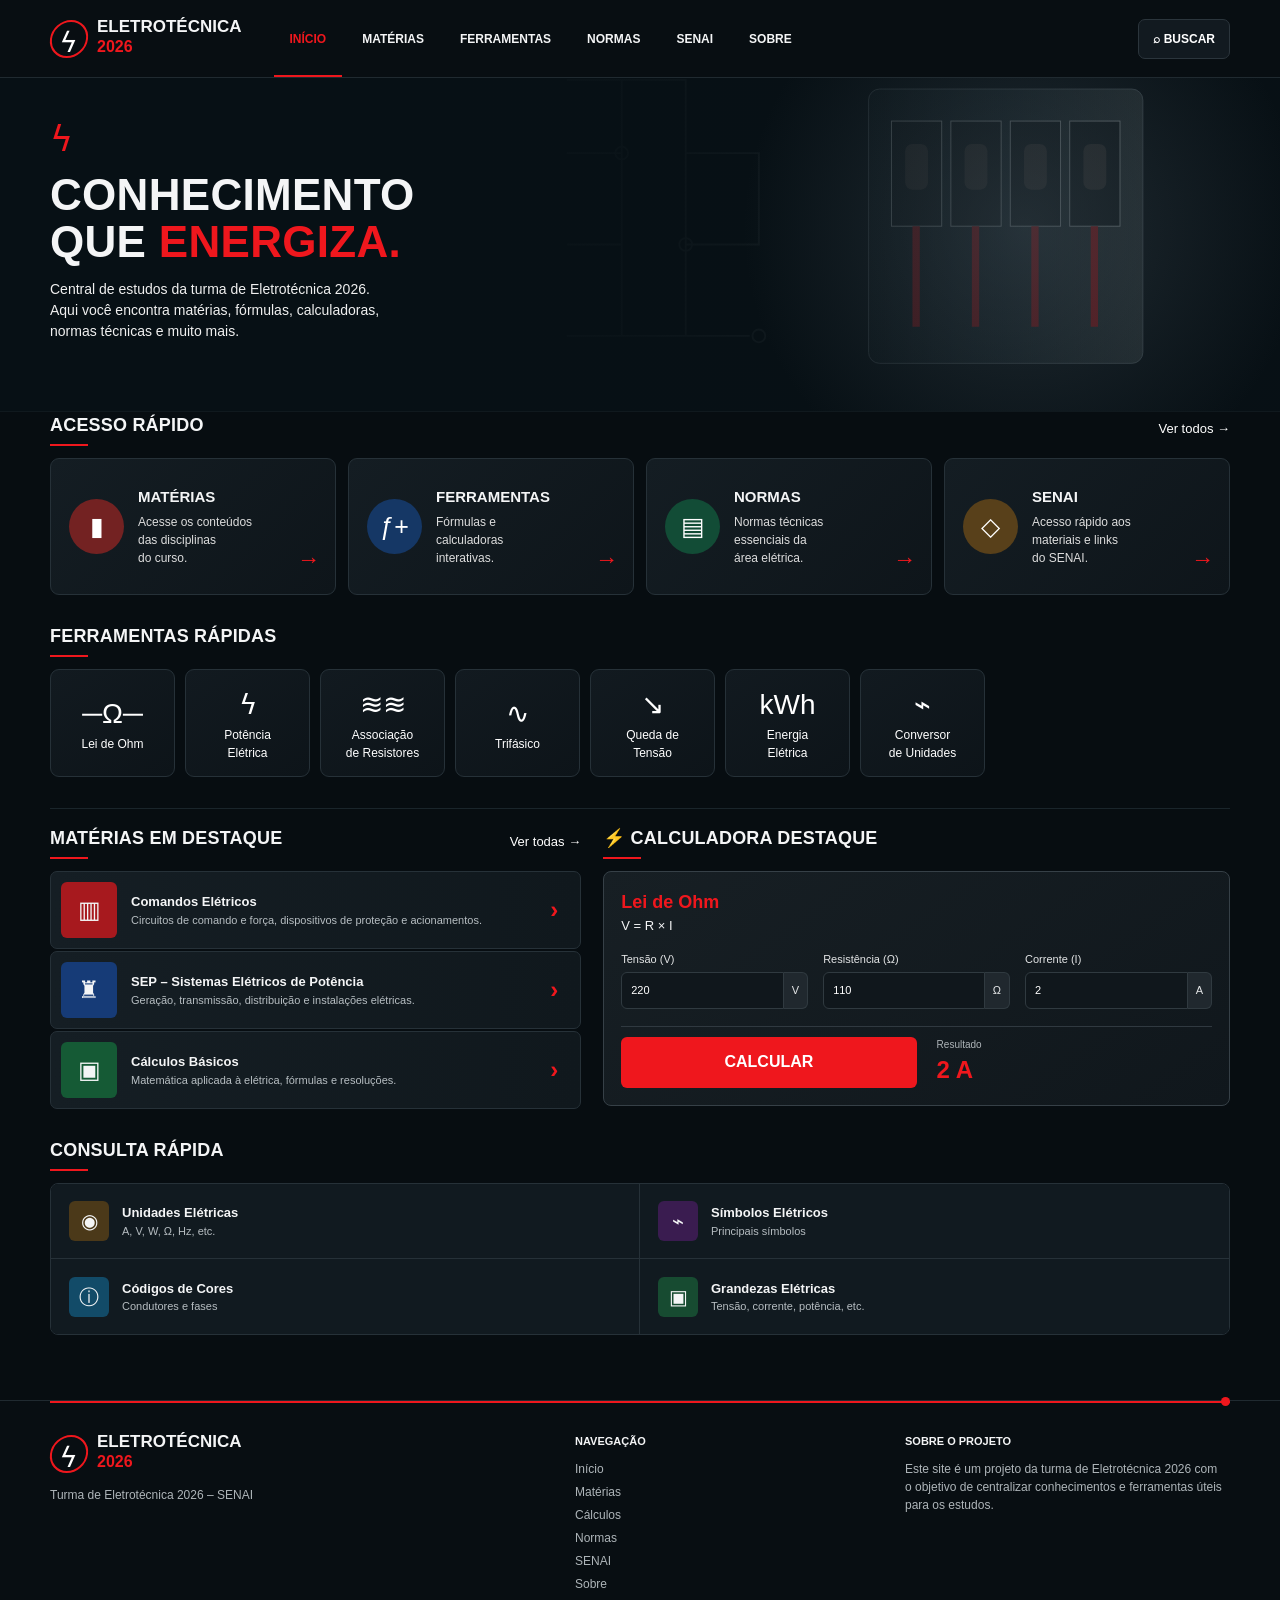
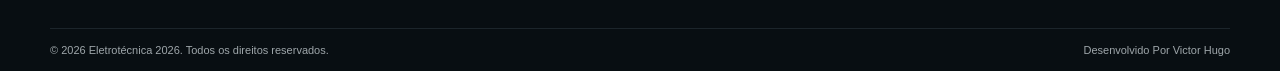
==== index.html @ b7e9f1fb "Base Base" ====
<!DOCTYPE html>
<html lang="pt-BR">

<head>
  <meta charset="UTF-8">
  <meta name="viewport" content="width=device-width, initial-scale=1.0">
  <meta name="description" content="Central de estudos da turma de Eletrotécnica 2026.">
  <title>Eletrotécnica 2026</title>
  <link rel="shortcut icon" href="assets/img/logotransparente.png" type="image/x-icon">
  <link rel="stylesheet" href="assets/css/style.css">
  <script src="js/main.js" defer></script>
  <script src="js/calculadora.js" defer></script>
</head>

<body>

  <header class="header">
    <a class="brand" href="#">
      <span class="brand-mark">ϟ</span>
      <span><strong>ELETROTÉCNICA</strong><b>2026</b></span>
    </a>

    <nav class="nav" aria-label="Navegação principal">
      <a class="active" href="#inicio">INÍCIO</a>
      <a href="materias.html">MATÉRIAS</a>
      <a href="ferramentas.html">FERRAMENTAS</a>
      <a href="normas.html">NORMAS</a>
      <a href="senai.html">SENAI</a>
      <a href="sobre.html">SOBRE</a>
    </nav>

    <button class="search-btn" type="button" aria-label="Buscar">⌕ <span>BUSCAR</span></button>
  </header>

  <main id="inicio">

    <section class="hero">
      <div class="hero-bg"></div>
      <div class="hero-content">
        <div class="bolt">ϟ</div>
        <h1>CONHECIMENTO<br>QUE <span>ENERGIZA.</span></h1>
        <p>Central de estudos da turma de Eletrotécnica 2026.<br>
          Aqui você encontra matérias, fórmulas, calculadoras,<br>
          normas técnicas e muito mais.</p>
      </div>
    </section>

    <section class="section quick-section">
      <div class="section-heading">
        <h2>ACESSO RÁPIDO</h2><a href="#">Ver todos →</a>
      </div>
      <div class="quick-grid">
        <a class="quick-card red" href="materias.html"><i>▮</i>
          <div>
            <h3>MATÉRIAS</h3>
            <p>Acesse os conteúdos<br>das disciplinas<br>do curso.</p>
          </div><b>→</b>
        </a>
        <a class="quick-card blue" href="ferramentas.html"><i>ƒ+</i>
          <div>
            <h3>FERRAMENTAS</h3>
            <p>Fórmulas e<br>calculadoras<br>interativas.</p>
          </div><b>→</b>
        </a>
        <a class="quick-card green" href="normas.html"><i>▤</i>
          <div>
            <h3>NORMAS</h3>
            <p>Normas técnicas<br>essenciais da<br>área elétrica.</p>
          </div><b>→</b>
        </a>
        <a class="quick-card gold" href="senai.html"><i>◇</i>
          <div>
            <h3>SENAI</h3>
            <p>Acesso rápido aos<br>materiais e links<br>do SENAI.</p>
          </div><b>→</b>
        </a>
      </div>
    </section>

    <section class="section">
      <div class="section-heading">
        <h2>FERRAMENTAS RÁPIDAS</h2>
      </div>
      <div class="tools">
        <button class="tool" data-tool="ohm" onclick="window.location.href='ferramentas.html'"><span>─Ω─</span><small>Lei de Ohm</small></button>
        <button class="tool" data-tool="power" onclick="window.location.href='ferramentas.html'"><span>ϟ</span><small>Potência<br>Elétrica</small></button>
        <button class="tool" onclick="window.location.href='ferramentas.html'"><span>≋≋</span><small>Associação<br>de Resistores</small></button>
        <button class="tool" onclick="window.location.href='ferramentas.html'"><span>∿</span><small>Trifásico</small></button>
        <button class="tool" onclick="window.location.href='ferramentas.html'"><span>↘</span><small>Queda de<br>Tensão</small></button>
        <button class="tool" onclick="window.location.href='ferramentas.html'"><span>kWh</span><small>Energia<br>Elétrica</small></button>
        <button class="tool" onclick="window.location.href='ferramentas.html'"><span>⌁</span><small>Conversor<br>de Unidades</small></button>
      </div>
    </section>

    <section class="section content-grid">
      <div id="materias">
        <div class="section-heading">
          <h2>MATÉRIAS EM DESTAQUE</h2><a href="#">Ver todas →</a>
        </div>
        <div class="subject-list">
          <a class="subject"><span class="subject-icon red">▥</span>
            <div>
              <h3>Comandos Elétricos</h3>
              <p>Circuitos de comando e força, dispositivos de proteção e acionamentos.</p>
            </div><b>›</b>
          </a>
          <a class="subject"><span class="subject-icon blue">♜</span>
            <div>
              <h3>SEP – Sistemas Elétricos de Potência</h3>
              <p>Geração, transmissão, distribuição e instalações elétricas.</p>
            </div><b>›</b>
          </a>
          <a class="subject" href="ferramentas.html"><span class="subject-icon green">▣</span>
            <div>
              <h3>Cálculos Básicos</h3>
              <p>Matemática aplicada à elétrica, fórmulas e resoluções.</p>
            </div><b>›</b>
          </a>
        </div>
      </div>

      <div id="calculos" class="calculator-card">
        <div class="section-heading">
          <h2>⚡ CALCULADORA DESTAQUE</h2>
        </div>
        <div class="calculator">
          <h3>Lei de Ohm</h3>
          <div class="formula">V = R × I</div>
          <div class="fields">
            <label>Tensão (V)<div><input id="voltage" type="number" value="220"><span>V</span></div></label>
            <label>Resistência (Ω)<div><input id="resistance" type="number" value="110"><span>Ω</span></div></label>
            <label>Corrente (I)<div><input id="current" type="number" value="2"><span>A</span></div></label>
          </div>
          <div class="calc-bottom"><button id="calculate">CALCULAR</button>
            <div><small>Resultado</small><strong id="result">2 A</strong></div>
          </div>
        </div>
      </div>
    </section>

    <section class="section" id="consulta">
      <div class="section-heading">
        <h2>CONSULTA RÁPIDA</h2>
      </div>
      <div class="consult-grid">
        <a class="consult gold" href="#"><span>◉</span>
          <div>
            <h3>Unidades Elétricas</h3>
            <p>A, V, W, Ω, Hz, etc.</p>
          </div>
        </a>
        <a class="consult purple" href="#"><span>⌁</span>
          <div>
            <h3>Símbolos Elétricos</h3>
            <p>Principais símbolos</p>
          </div>
        </a>
        <a class="consult cyan" href="#"><span>ⓘ</span>
          <div>
            <h3>Códigos de Cores</h3>
            <p>Condutores e fases</p>
          </div>
        </a>
        <a class="consult green" href="#"><span>▣</span>
          <div>
            <h3>Grandezas Elétricas</h3>
            <p>Tensão, corrente, potência, etc.</p>
          </div>
        </a>
      </div>
    </section>

  </main>

  <footer class="footer" id="sobre">
    <div class="footer-line"></div>
    <div class="footer-grid">
      <div class="footer-brand">
        <div class="brand"><span class="brand-mark">ϟ</span><span><strong>ELETROTÉCNICA</strong><b>2026</b></span></div>
        <p>Turma de Eletrotécnica 2026 – SENAI</p>
      </div>
      <div>
        <h3>NAVEGAÇÃO</h3><a href="#inicio">Início</a><a href="materias.html">Matérias</a><a
          href="ferramentas.html">Cálculos</a><a href="normas.html">Normas</a><a href="senai.html">SENAI</a><a
          href="sobre.html">Sobre</a>
      </div>
      <div id="senai">
        <h3>SOBRE O PROJETO</h3>
        <p>Este site é um projeto da turma de Eletrotécnica 2026 com o objetivo de centralizar conhecimentos e
          ferramentas úteis para os estudos.</p>
      </div>
    </div>
    <div class="footer-bottom"><a href="https://victoroliveiratec.github.io/Portifolio/" target="_blank"><span>© 2026
          Eletrotécnica 2026. Todos os direitos reservados.</span><span>Desenvolvido Por Victor Hugo</a></span></div>
  </footer>
</body>

</html>
---- assets/css/style.css ----
@import url("./variables.css");
@import url("./reset.css");
@import url("./config.css");
@import url("./header.css");
@import url("./hero.css");
@import url("./acesso-rapido.css");
@import url("./ferramentas.css");
@import url("./materiasdestaque.css");
@import url("./calculadora.css");
@import url("./consulta.css");
@import url("./footer.css");
@import url("./animations.css");
@import url("./responsive.css");
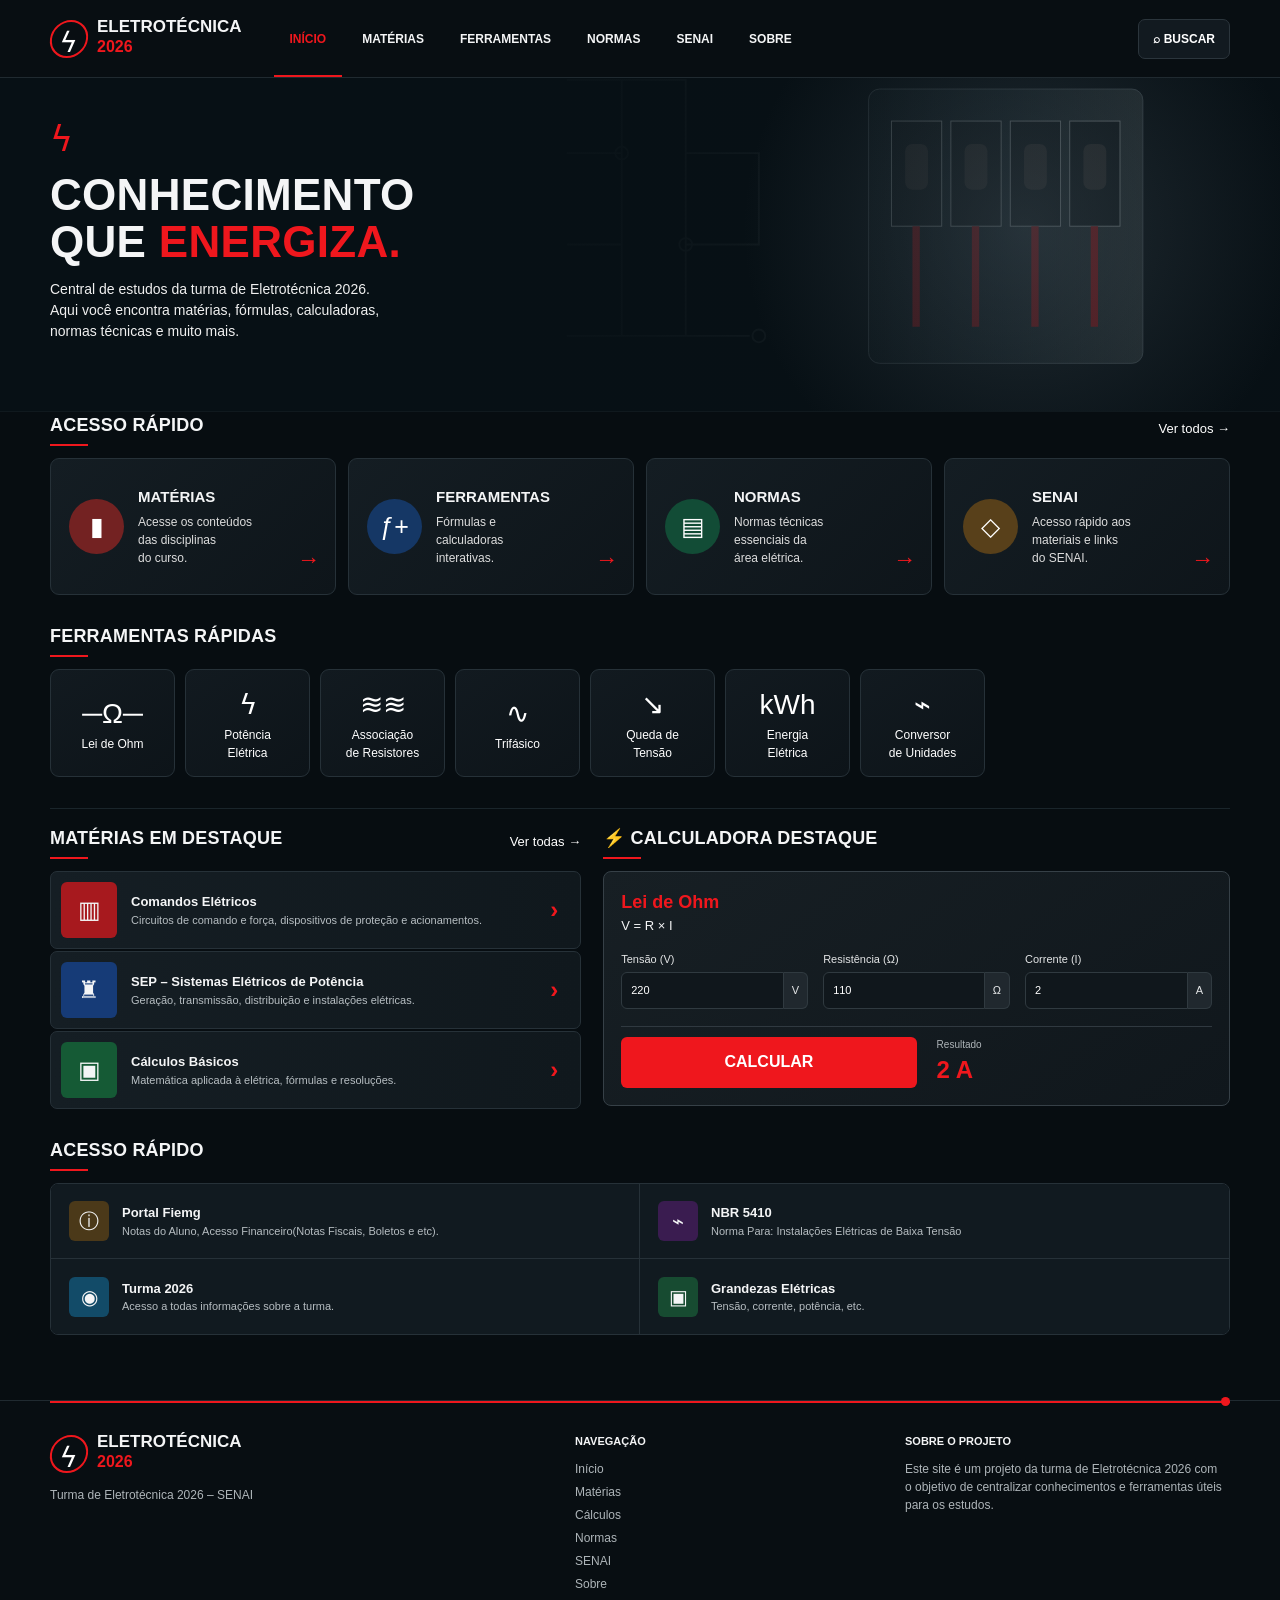
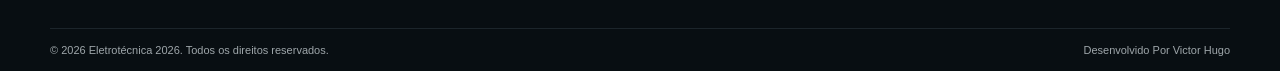
==== commit 26ce6fea: "Uptade Base Uptade Base" ====
--- a/index.html
+++ b/index.html
@@ -140,28 +140,28 @@
 
     <section class="section" id="consulta">
       <div class="section-heading">
-        <h2>CONSULTA RÁPIDA</h2>
+        <h2>ACESSO RÁPIDO</h2>
       </div>
       <div class="consult-grid">
-        <a class="consult gold" href="#"><span>◉</span>
+        <a class="consult gold" target="_blank" href="https://portaldoaluno.fiemg.com.br/FrameHTML/web/app/edu/PortalEducacional/#/"><span>ⓘ</span>
           <div>
-            <h3>Unidades Elétricas</h3>
-            <p>A, V, W, Ω, Hz, etc.</p>
+            <h3>Portal Fiemg</h3>
+            <p>Notas do Aluno, Acesso Financeiro(Notas Fiscais, Boletos e etc).</p>
           </div>
         </a>
-        <a class="consult purple" href="#"><span>⌁</span>
+        <a class="consult purple" target="_blank" href="https://drive.google.com/file/d/1HL8cE51-G3yfjq-VJKdgrP9sRqw2SVOq/view?usp=sharing"><span>⌁</span>
           <div>
-            <h3>Símbolos Elétricos</h3>
-            <p>Principais símbolos</p>
+            <h3>NBR 5410</h3>
+            <p>Norma Para: Instalações Elétricas de Baixa Tensão</p>
           </div>
         </a>
-        <a class="consult cyan" href="#"><span>ⓘ</span>
+        <a class="consult cyan" target="_blank" href="sobre.html"><span>◉</span>
           <div>
-            <h3>Códigos de Cores</h3>
-            <p>Condutores e fases</p>
+            <h3>Turma 2026</h3>
+            <p>Acesso a todas informações sobre a turma.</p>
           </div>
         </a>
-        <a class="consult green" href="#"><span>▣</span>
+        <a class="consult green" target="_blank" href="ferramentas.html"><span>▣</span>
           <div>
             <h3>Grandezas Elétricas</h3>
             <p>Tensão, corrente, potência, etc.</p>
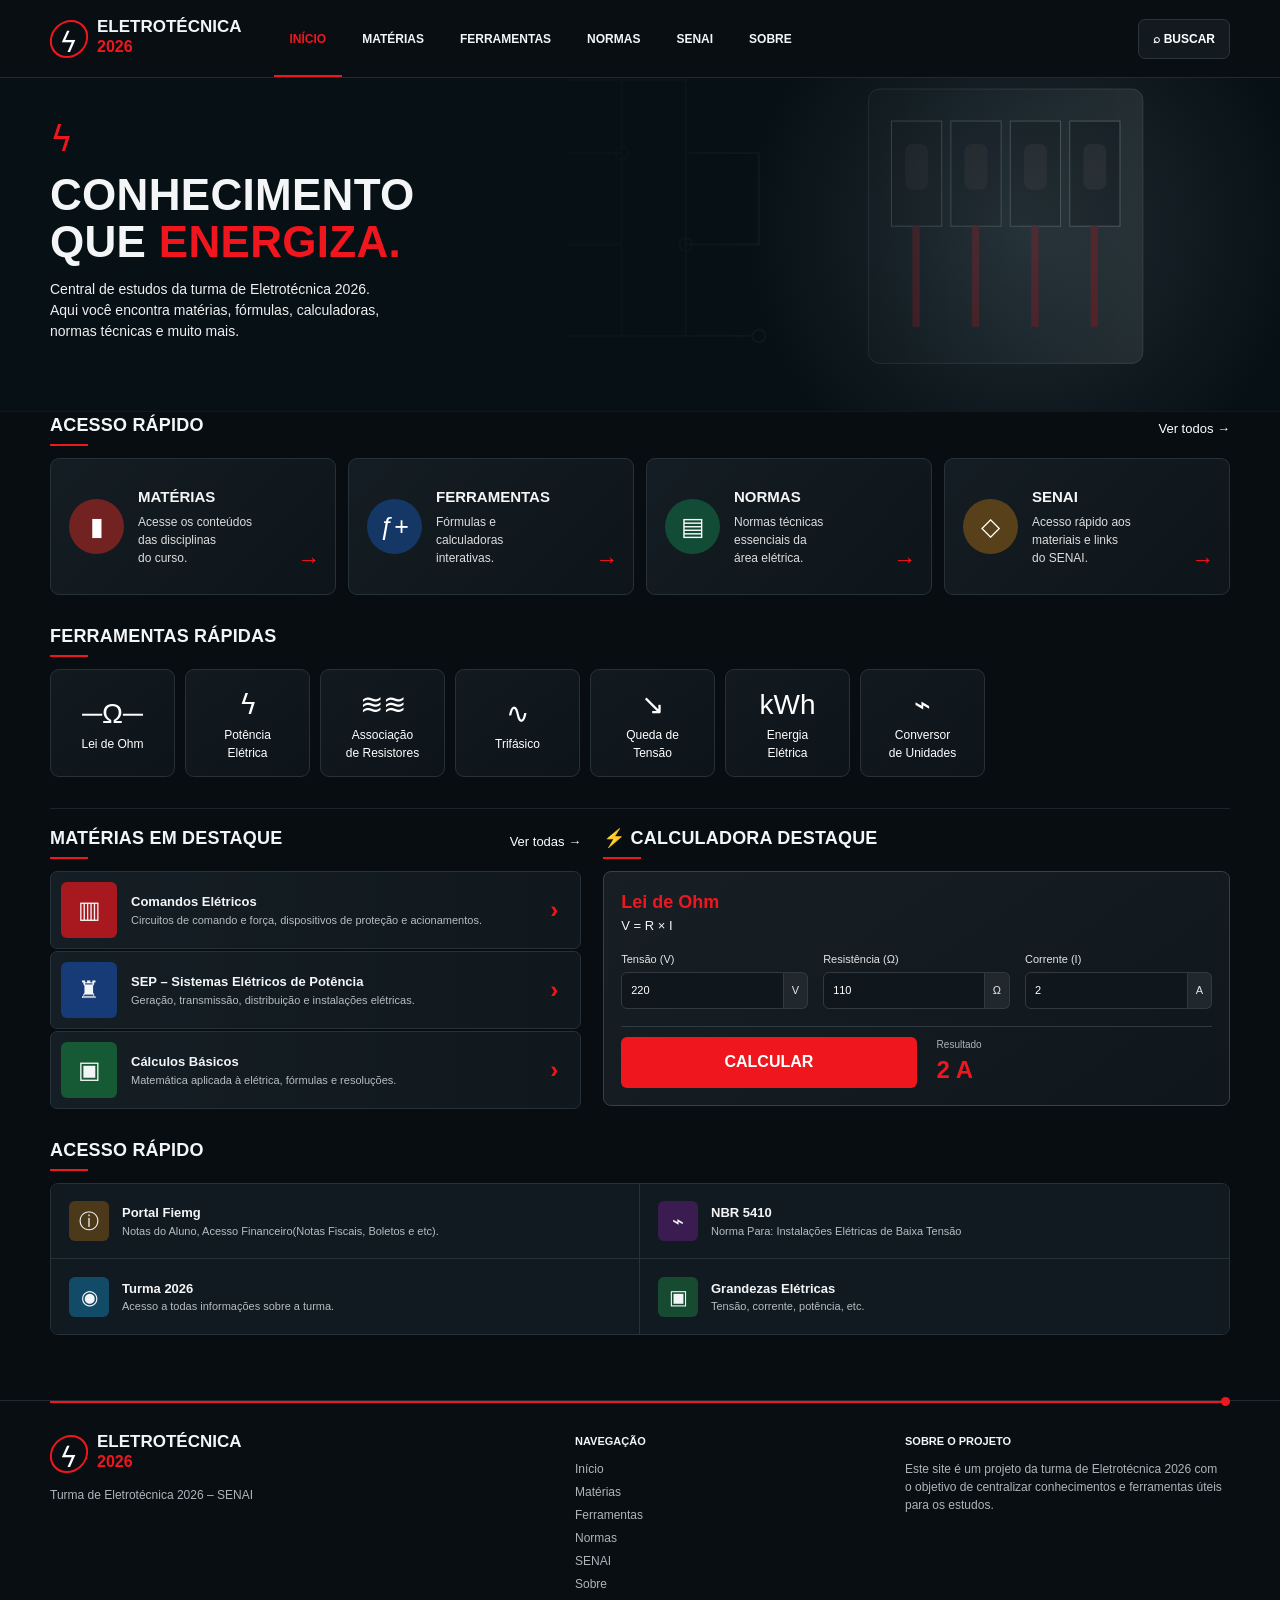
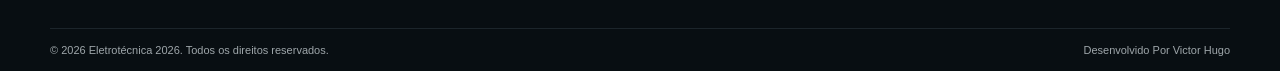
==== commit c780cf66: "Uptade Code Uptade Code" ====
--- a/index.html
+++ b/index.html
@@ -15,7 +15,7 @@
 <body>
 
   <header class="header">
-    <a class="brand" href="#">
+    <a class="brand" href="index.html">
       <span class="brand-mark">ϟ</span>
       <span><strong>ELETROTÉCNICA</strong><b>2026</b></span>
     </a>
@@ -175,23 +175,11 @@
   <footer class="footer" id="sobre">
     <div class="footer-line"></div>
     <div class="footer-grid">
-      <div class="footer-brand">
-        <div class="brand"><span class="brand-mark">ϟ</span><span><strong>ELETROTÉCNICA</strong><b>2026</b></span></div>
-        <p>Turma de Eletrotécnica 2026 – SENAI</p>
-      </div>
-      <div>
-        <h3>NAVEGAÇÃO</h3><a href="#inicio">Início</a><a href="materias.html">Matérias</a><a
-          href="ferramentas.html">Cálculos</a><a href="normas.html">Normas</a><a href="senai.html">SENAI</a><a
-          href="sobre.html">Sobre</a>
-      </div>
-      <div id="senai">
-        <h3>SOBRE O PROJETO</h3>
-        <p>Este site é um projeto da turma de Eletrotécnica 2026 com o objetivo de centralizar conhecimentos e
-          ferramentas úteis para os estudos.</p>
-      </div>
+      <div class="footer-brand"><div class="brand"><span class="brand-mark">ϟ</span><span><strong>ELETROTÉCNICA</strong><b>2026</b></span></div><p>Turma de Eletrotécnica 2026 – SENAI</p></div>
+      <div><h3>NAVEGAÇÃO</h3><a href="index.html">Início</a><a href="materias.html">Matérias</a><a href="ferramentas.html">Ferramentas</a><a href="normas.html">Normas</a><a href="senai.html">SENAI</a><a href="sobre.html">Sobre</a></div>
+      <div id="senai"><h3>SOBRE O PROJETO</h3><p>Este site é um projeto da turma de Eletrotécnica 2026 com o objetivo de centralizar conhecimentos e ferramentas úteis para os estudos.</p></div>
     </div>
-    <div class="footer-bottom"><a href="https://victoroliveiratec.github.io/Portifolio/" target="_blank"><span>© 2026
-          Eletrotécnica 2026. Todos os direitos reservados.</span><span>Desenvolvido Por Victor Hugo</a></span></div>
+    <div class="footer-bottom"><a href="https://victoroliveiratec.github.io/Portifolio/" target="_blank"><span>© 2026 Eletrotécnica 2026. Todos os direitos reservados.</span><span>Desenvolvido Por Victor Hugo</a></span></div>
   </footer>
 </body>
 
